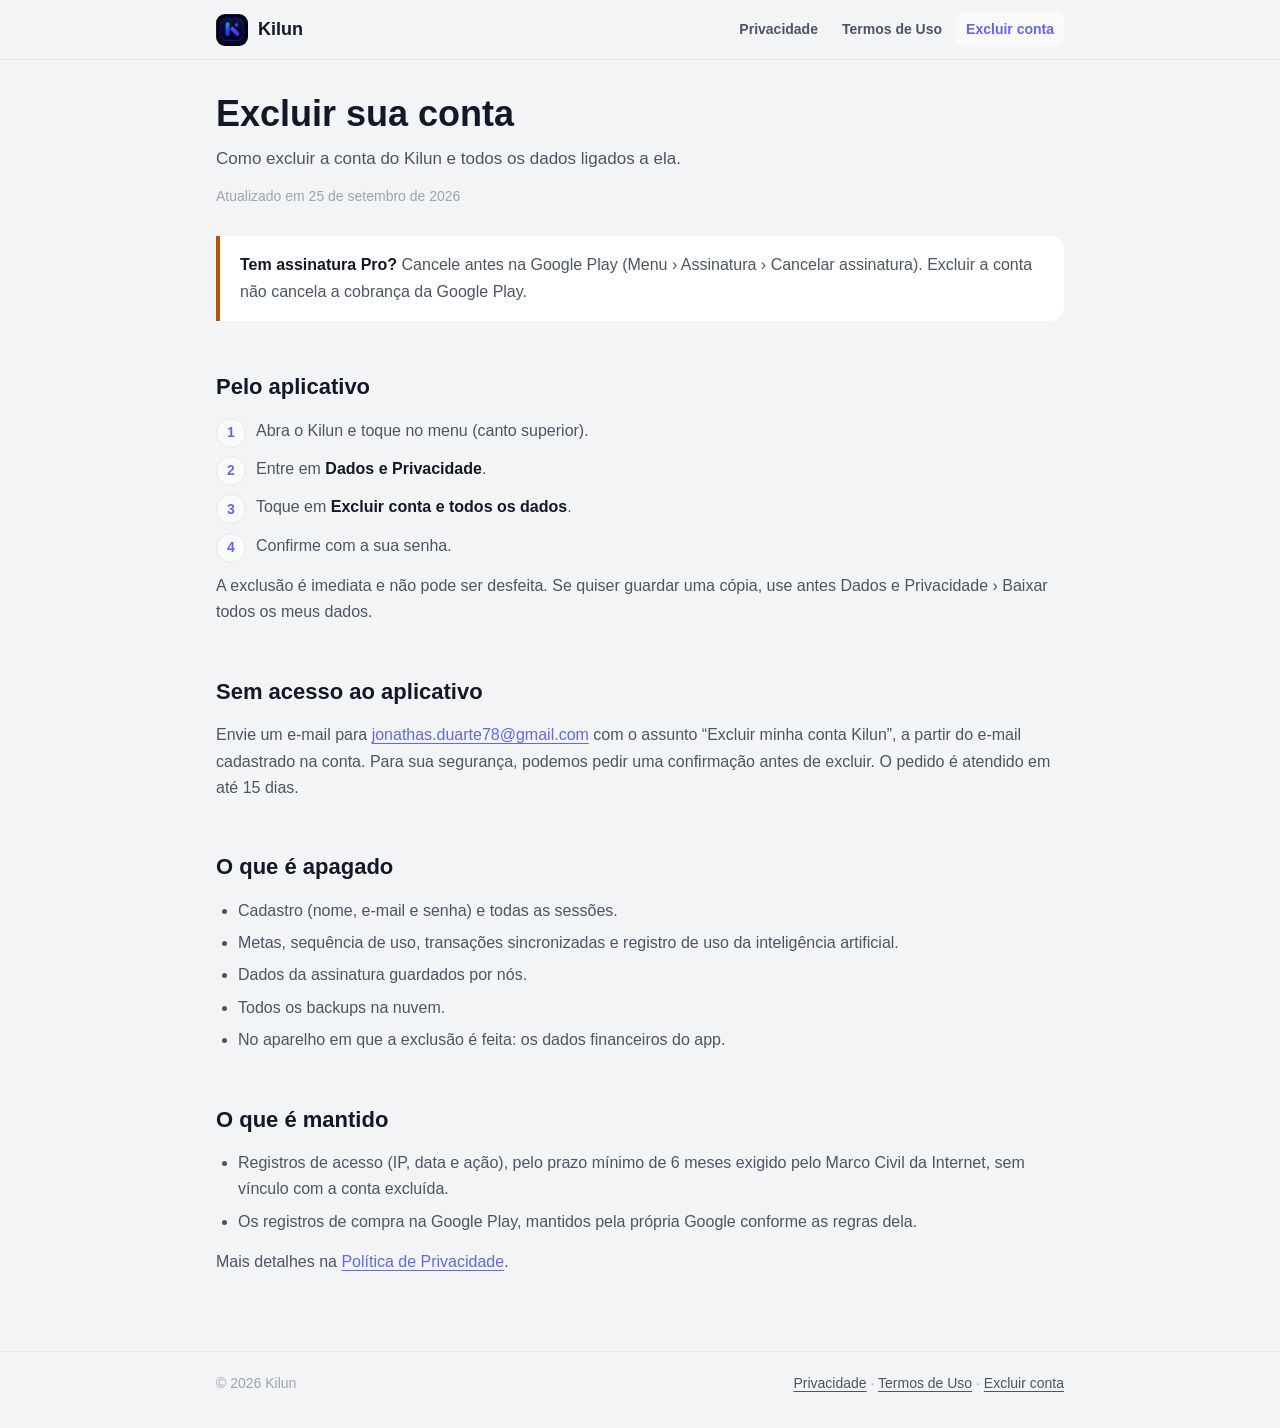
==== delete-account.html @ 50c3b988 "fix: reescreve Política de Privacidade e Termos de Uso conforme o app real Conteúdo - Nome correto (" ====
<!DOCTYPE html>
<html lang="pt-BR">
<head>
  <meta charset="UTF-8">
  <meta name="viewport" content="width=device-width, initial-scale=1.0">
  <meta name="description" content="Como excluir sua conta do Kilun e quais dados são apagados.">
  <title>Excluir conta · Kilun</title>
  <link rel="icon" href="assets/icon.png">
  <link rel="stylesheet" href="assets/styles.css">
</head>
<body>
  <header class="site-header">
    <div class="inner">
      <a class="brand" href="index.html"><img src="assets/icon.png" alt="">Kilun</a>
      <nav class="site-nav" aria-label="Documentos">
        <a href="privacy.html">Privacidade</a>
        <a href="terms.html">Termos de Uso</a>
        <a href="delete-account.html" aria-current="page">Excluir conta</a>
      </nav>
    </div>
  </header>

  <main>
    <div class="doc-header">
      <h1>Excluir sua conta</h1>
      <p class="lead">Como excluir a conta do Kilun e todos os dados ligados a ela.</p>
      <p class="meta">Atualizado em 25 de setembro de 2026</p>
    </div>

    <div class="callout warning">
      <p><strong>Tem assinatura Pro?</strong> Cancele antes na Google Play (Menu › Assinatura › Cancelar assinatura). Excluir a conta não cancela a cobrança da Google Play.</p>
    </div>

    <section>
      <h2>Pelo aplicativo</h2>
      <ol class="steps">
        <li>Abra o Kilun e toque no menu (canto superior).</li>
        <li>Entre em <strong>Dados e Privacidade</strong>.</li>
        <li>Toque em <strong>Excluir conta e todos os dados</strong>.</li>
        <li>Confirme com a sua senha.</li>
      </ol>
      <p>A exclusão é imediata e não pode ser desfeita. Se quiser guardar uma cópia, use antes Dados e Privacidade › Baixar todos os meus dados.</p>
    </section>

    <section>
      <h2>Sem acesso ao aplicativo</h2>
      <p>Envie um e-mail para <a href="mailto:jonathas.duarte78@gmail.com?subject=Excluir%20minha%20conta%20Kilun">jonathas.duarte78@gmail.com</a> com o assunto “Excluir minha conta Kilun”, a partir do e-mail cadastrado na conta. Para sua segurança, podemos pedir uma confirmação antes de excluir. O pedido é atendido em até 15 dias.</p>
    </section>

    <section>
      <h2>O que é apagado</h2>
      <ul>
        <li>Cadastro (nome, e-mail e senha) e todas as sessões.</li>
        <li>Metas, sequência de uso, transações sincronizadas e registro de uso da inteligência artificial.</li>
        <li>Dados da assinatura guardados por nós.</li>
        <li>Todos os backups na nuvem.</li>
        <li>No aparelho em que a exclusão é feita: os dados financeiros do app.</li>
      </ul>

      <h2>O que é mantido</h2>
      <ul>
        <li>Registros de acesso (IP, data e ação), pelo prazo mínimo de 6 meses exigido pelo Marco Civil da Internet, sem vínculo com a conta excluída.</li>
        <li>Os registros de compra na Google Play, mantidos pela própria Google conforme as regras dela.</li>
      </ul>
      <p>Mais detalhes na <a href="privacy.html#retencao">Política de Privacidade</a>.</p>
    </section>
  </main>

  <footer class="site-footer">
    <div class="inner">
      <span>© 2026 Kilun</span>
      <span><a href="privacy.html">Privacidade</a> · <a href="terms.html">Termos de Uso</a> · <a href="delete-account.html">Excluir conta</a></span>
    </div>
  </footer>
</body>
</html>
---- assets/styles.css ----
/* Identidade visual do app Kilun (lib/theme.ts): escuro por padrão, claro automático */
:root {
  --bg: #0f0d1b;
  --surface: #1a1730;
  --surface-2: #231f3d;
  --border: #2d2950;
  --primary: #a78bfa;
  --primary-strong: #7c3aed;
  --text: #f1f0f5;
  --text-2: #9d99b3;
  --text-3: #6b6588;
  --success: #34d399;
  --warning: #fbbf24;
  --danger: #f87171;
  --radius: 14px;
  color-scheme: dark;
}

@media (prefers-color-scheme: light) {
  :root {
    --bg: #f3f4f6;
    --surface: #ffffff;
    --surface-2: #f9fafb;
    --border: #e5e7eb;
    --primary: #6366f1;
    --primary-strong: #4f46e5;
    --text: #111827;
    --text-2: #4b5563;
    --text-3: #9ca3af;
    --success: #059669;
    --warning: #b45309;
    --danger: #dc2626;
    color-scheme: light;
  }
}

* { box-sizing: border-box; margin: 0; padding: 0; }

html { scroll-behavior: smooth; }

body {
  background: var(--bg);
  color: var(--text);
  font-family: Inter, -apple-system, BlinkMacSystemFont, "Segoe UI", Roboto, sans-serif;
  font-size: 16px;
  line-height: 1.65;
  -webkit-font-smoothing: antialiased;
}

a { color: var(--primary); text-underline-offset: 3px; }
a:hover { color: var(--primary-strong); }

/* ── Cabeçalho ── */
.site-header {
  position: sticky;
  top: 0;
  z-index: 10;
  background: color-mix(in srgb, var(--bg) 88%, transparent);
  backdrop-filter: blur(10px);
  border-bottom: 1px solid var(--border);
}
.site-header .inner {
  max-width: 880px;
  margin: 0 auto;
  padding: 12px 16px;
  display: flex;
  align-items: center;
  justify-content: space-between;
  gap: 12px;
  flex-wrap: wrap;
}
.brand {
  display: flex;
  align-items: center;
  gap: 10px;
  color: var(--text);
  text-decoration: none;
  font-weight: 800;
  font-size: 18px;
}
.brand img { width: 32px; height: 32px; border-radius: 9px; }
.site-nav { display: flex; gap: 4px; flex-wrap: wrap; }
.site-nav a {
  color: var(--text-2);
  text-decoration: none;
  font-size: 14px;
  font-weight: 600;
  padding: 6px 10px;
  border-radius: 8px;
}
.site-nav a:hover { background: var(--surface); color: var(--text); }
.site-nav a[aria-current="page"] { background: var(--surface-2); color: var(--primary); }

/* ── Conteúdo ── */
main { max-width: 880px; margin: 0 auto; padding: 32px 16px 64px; }

.doc-header { margin-bottom: 28px; }
.doc-header h1 { font-size: clamp(28px, 5vw, 36px); line-height: 1.2; font-weight: 800; }
.doc-header .lead { color: var(--text-2); margin-top: 10px; font-size: 17px; }
.meta { color: var(--text-3); font-size: 14px; margin-top: 8px; }

.card {
  background: var(--surface);
  border: 1px solid var(--border);
  border-radius: var(--radius);
  padding: 20px 22px;
}

.toc { margin-bottom: 28px; }
.toc h2 { font-size: 13px; text-transform: uppercase; letter-spacing: .06em; color: var(--text-3); margin: 0 0 10px; border: 0; padding: 0; }
.toc ol { columns: 2 240px; column-gap: 24px; padding-left: 20px; }
.toc li { margin-bottom: 4px; font-size: 15px; break-inside: avoid; }
.toc a { color: var(--text-2); text-decoration: none; }
.toc a:hover { color: var(--primary); }

section { scroll-margin-top: 80px; }
h2 {
  font-size: 22px;
  font-weight: 800;
  margin: 40px 0 12px;
  padding-top: 8px;
}
h3 { font-size: 17px; font-weight: 700; margin: 22px 0 8px; }
p { margin-bottom: 12px; color: var(--text-2); }
p strong, li strong { color: var(--text); }
ul, ol { margin: 0 0 14px 22px; color: var(--text-2); }
li { margin-bottom: 6px; }

.summary {
  display: grid;
  grid-template-columns: repeat(auto-fit, minmax(220px, 1fr));
  gap: 12px;
  margin: 8px 0 20px;
}
.summary .card { padding: 16px 18px; }
.summary h3 { margin: 0 0 6px; font-size: 15px; }
.summary p { margin: 0; font-size: 14px; }

.callout {
  border-left: 4px solid var(--primary);
  background: var(--surface);
  border-radius: 0 var(--radius) var(--radius) 0;
  padding: 16px 20px;
  margin: 16px 0;
}
.callout.warning { border-left-color: var(--warning); }
.callout p:last-child, .callout ul:last-child { margin-bottom: 0; }

.table-wrap { overflow-x: auto; margin: 12px 0 18px; border: 1px solid var(--border); border-radius: var(--radius); }
table { width: 100%; border-collapse: collapse; font-size: 14px; min-width: 560px; }
th, td { text-align: left; vertical-align: top; padding: 12px 14px; border-bottom: 1px solid var(--border); }
th { background: var(--surface-2); color: var(--text); font-weight: 700; }
td { color: var(--text-2); background: var(--surface); }
tr:last-child td { border-bottom: 0; }

.steps { counter-reset: step; list-style: none; margin-left: 0; }
.steps li { counter-increment: step; position: relative; padding-left: 40px; margin-bottom: 12px; }
.steps li::before {
  content: counter(step);
  position: absolute;
  left: 0;
  top: 0;
  width: 28px;
  height: 28px;
  border-radius: 50%;
  background: var(--surface-2);
  border: 1px solid var(--border);
  color: var(--primary);
  font-weight: 800;
  font-size: 14px;
  display: grid;
  place-items: center;
}

/* ── Página inicial ── */
.hero { text-align: center; padding: 24px 0 8px; }
.hero img { width: 88px; height: 88px; border-radius: 22px; }
.hero h1 { font-size: clamp(30px, 6vw, 40px); font-weight: 800; margin-top: 16px; }
.hero p { color: var(--text-2); font-size: 17px; margin: 10px auto 0; max-width: 560px; }
.doc-links { display: grid; gap: 12px; margin-top: 32px; }
.doc-link {
  display: flex;
  align-items: center;
  justify-content: space-between;
  gap: 16px;
  text-decoration: none;
  color: var(--text);
  transition: border-color .15s, transform .15s;
}
.doc-link:hover { border-color: var(--primary); transform: translateY(-1px); color: var(--text); }
.doc-link h2 { margin: 0 0 4px; padding: 0; font-size: 18px; }
.doc-link p { margin: 0; font-size: 14px; }
.doc-link .arrow { color: var(--primary); font-size: 22px; font-weight: 700; }

/* ── Rodapé ── */
.site-footer { border-top: 1px solid var(--border); }
.site-footer .inner {
  max-width: 880px;
  margin: 0 auto;
  padding: 20px 16px 32px;
  color: var(--text-3);
  font-size: 14px;
  display: flex;
  justify-content: space-between;
  gap: 12px;
  flex-wrap: wrap;
}
.site-footer a { color: var(--text-2); }

@media (max-width: 560px) {
  .card { padding: 16px; }
  h2 { font-size: 20px; }
}
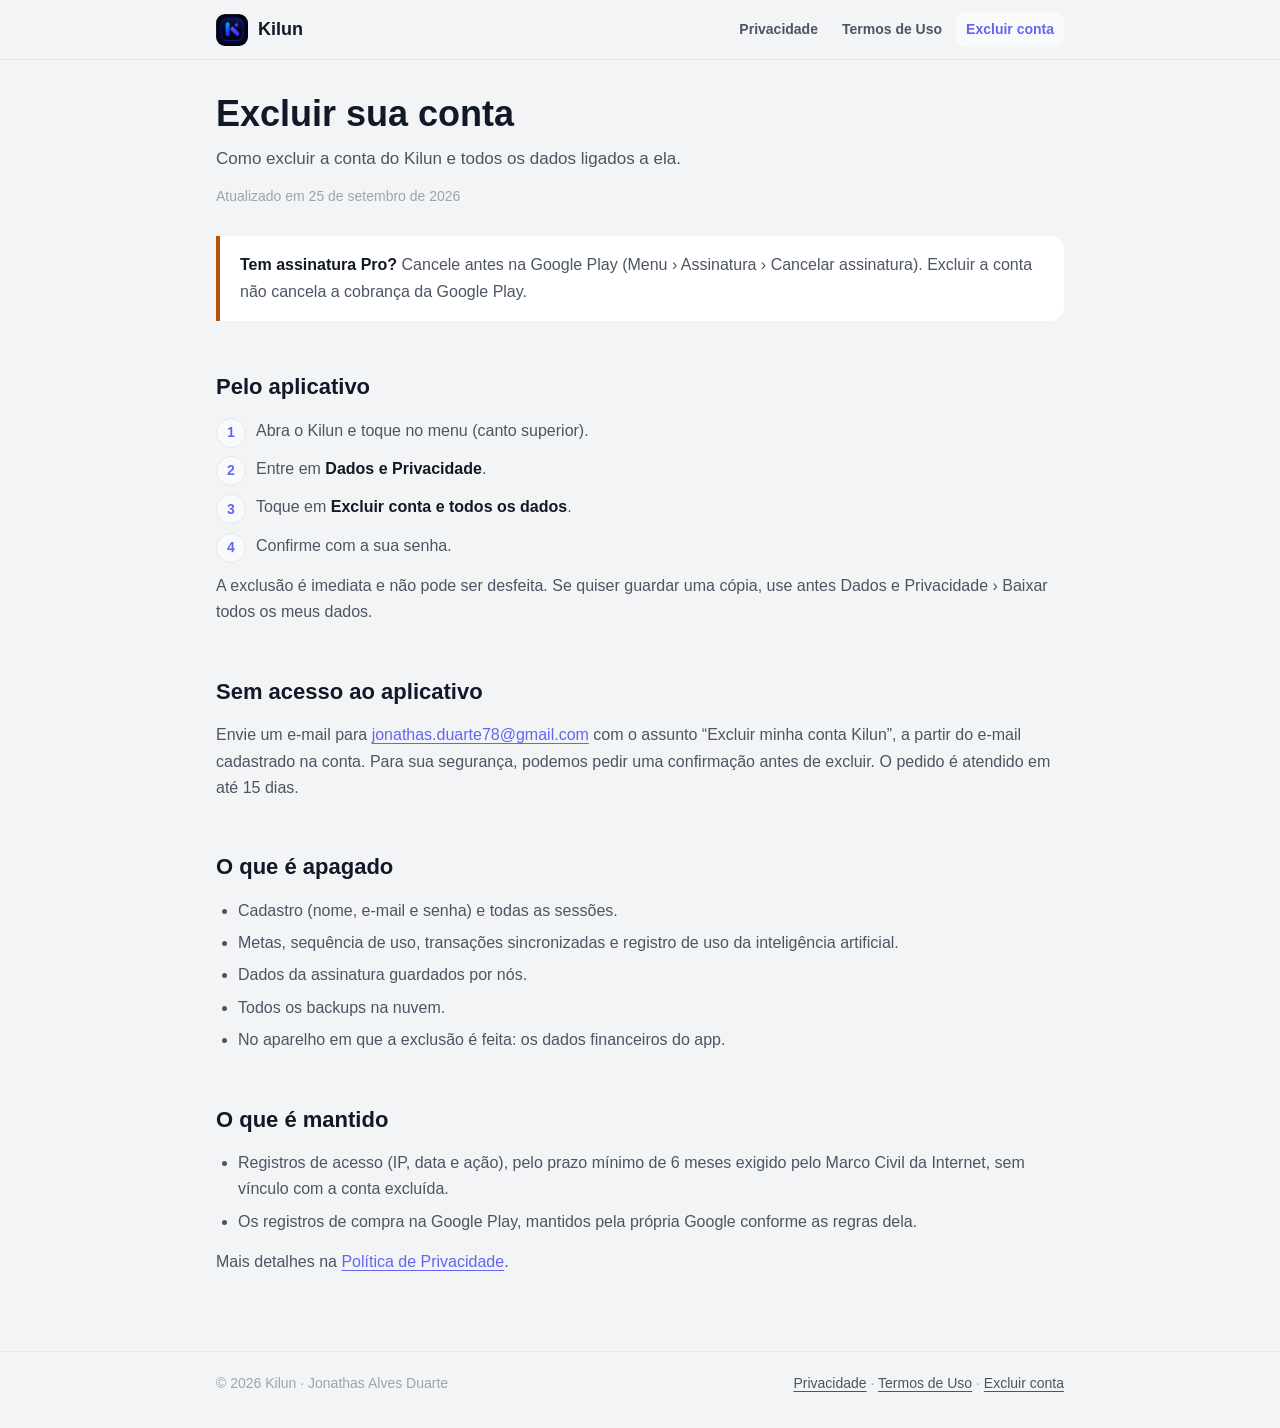
==== commit 07ad254d: "docs: identifica o responsável (Jonathas Alves Duarte, desenvolvedor independente)" ====
--- a/delete-account.html
+++ b/delete-account.html
@@ -68,7 +68,7 @@
 
   <footer class="site-footer">
     <div class="inner">
-      <span>© 2026 Kilun</span>
+      <span>© 2026 Kilun · Jonathas Alves Duarte</span>
       <span><a href="privacy.html">Privacidade</a> · <a href="terms.html">Termos de Uso</a> · <a href="delete-account.html">Excluir conta</a></span>
     </div>
   </footer>
